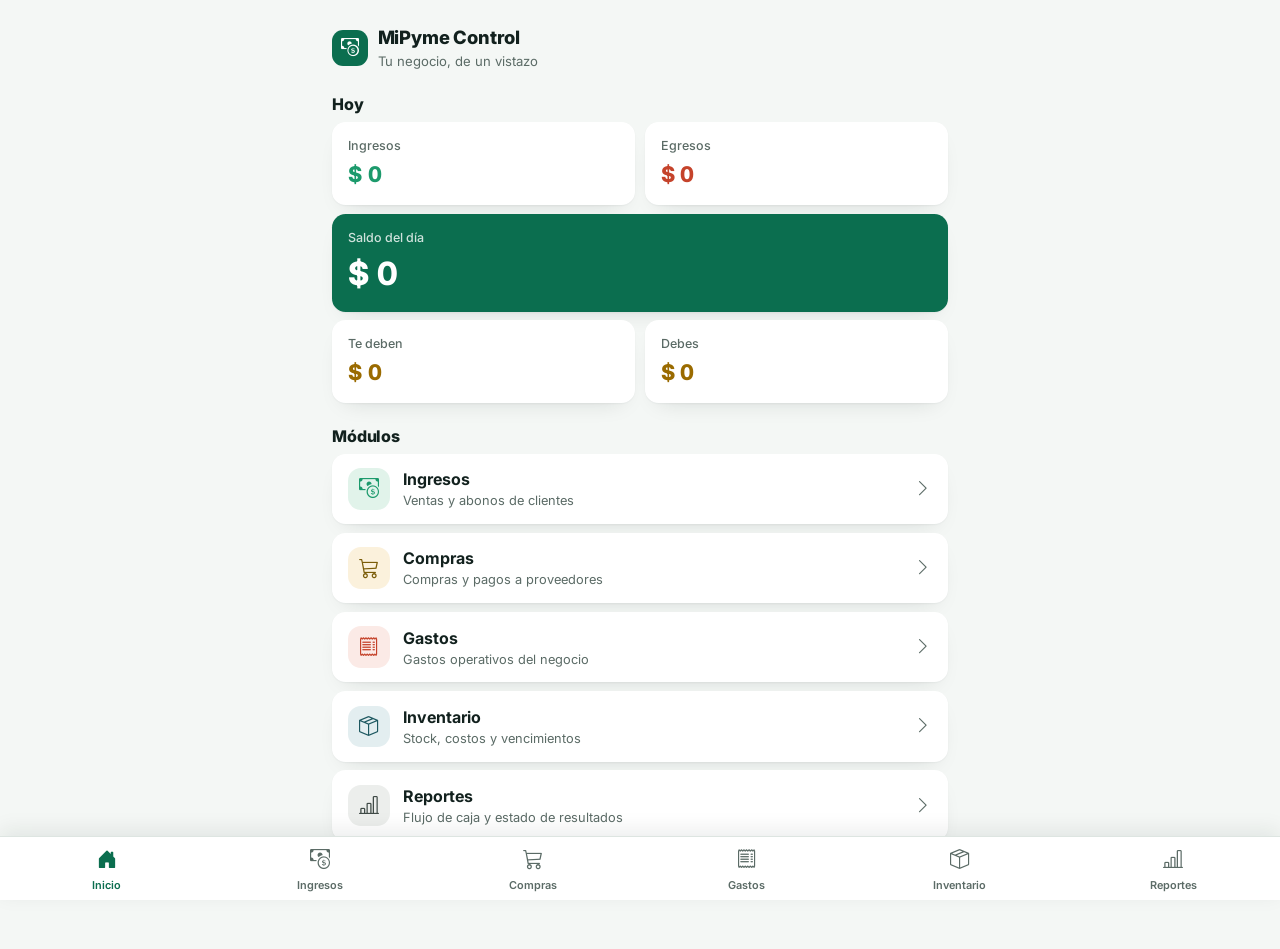
==== index.html @ 516a9e3a "feat: :tada: crear app MiPyme Control (ingresos, compras, gastos, inventario y reportes)" ====
<!DOCTYPE html>
<html lang="es">
<head>
<meta charset="UTF-8">
<meta name="viewport" content="width=device-width, initial-scale=1">
<title>MiPyme Control</title>
<link rel="icon" href="data:image/svg+xml,%3Csvg xmlns='http://www.w3.org/2000/svg' viewBox='0 0 24 24'%3E%3Ccircle cx='12' cy='12' r='11' fill='%230B6E4F'/%3E%3Cpath d='M12 5v14M15.5 8.5c0-1.5-1.5-2-3-2s-3 .8-3 2c0 3 6 1.5 6 4.5 0 1.5-1.5 2.3-3 2.3s-3-.7-3-2.3' stroke='white' stroke-width='1.6' fill='none' stroke-linecap='round'/%3E%3C/svg%3E">
<link rel="preconnect" href="https://fonts.googleapis.com">
<link href="https://fonts.googleapis.com/css2?family=Inter:wght@400;500;600;700;800&display=swap" rel="stylesheet">
<link href="https://cdn.jsdelivr.net/npm/bootstrap@5.3.3/dist/css/bootstrap.min.css" rel="stylesheet">
<link href="https://cdn.jsdelivr.net/npm/bootstrap-icons@1.11.3/font/bootstrap-icons.min.css" rel="stylesheet">
<link href="css/styles.css" rel="stylesheet">
</head>
<body data-pagina="index">
<main class="container py-4 fade-in-up">

  <div class="brand-lockup mb-4">
    <div class="brand-mark"><i class="bi bi-cash-coin"></i></div>
    <div>
      <div class="fw-brand" style="font-size:1.15rem">MiPyme Control</div>
      <div class="text-secondary-app" style="font-size:.82rem">Tu negocio, de un vistazo</div>
    </div>
  </div>

  <h2 class="h6 fw-brand mb-2">Hoy</h2>
  <div class="summary-grid mb-2">
    <div class="summary-tile">
      <span class="summary-tile-label">Ingresos</span>
      <span class="summary-tile-value amount-positive" id="sumIngresos">—</span>
    </div>
    <div class="summary-tile">
      <span class="summary-tile-label">Egresos</span>
      <span class="summary-tile-value amount-negative" id="sumEgresos">—</span>
    </div>
    <div class="summary-tile is-total">
      <span class="summary-tile-label">Saldo del día</span>
      <span class="summary-tile-value" id="sumSaldo">—</span>
    </div>
  </div>

  <div class="summary-grid mb-4">
    <div class="summary-tile">
      <span class="summary-tile-label">Te deben</span>
      <span class="summary-tile-value amount-pending" id="sumTeDeben">—</span>
    </div>
    <div class="summary-tile">
      <span class="summary-tile-label">Debes</span>
      <span class="summary-tile-value amount-pending" id="sumDebes">—</span>
    </div>
  </div>

  <div class="alert-section mb-4">
    <h2 class="h6 fw-brand mb-2">Alertas</h2>
    <div class="alert-list" id="listaAlertas"></div>
  </div>

  <h2 class="h6 fw-brand mb-2">Módulos</h2>
  <div class="module-list">
    <a href="ingresos.html" class="module-item">
      <div class="module-item-icon bg-success-subtle text-success"><i class="bi bi-cash-coin"></i></div>
      <div class="module-item-text">
        <div class="module-item-title">Ingresos</div>
        <div class="module-item-hint">Ventas y abonos de clientes</div>
      </div>
      <i class="bi bi-chevron-right module-item-chevron"></i>
    </a>
    <a href="compras.html" class="module-item">
      <div class="module-item-icon bg-warning-subtle text-warning-emphasis"><i class="bi bi-cart3"></i></div>
      <div class="module-item-text">
        <div class="module-item-title">Compras</div>
        <div class="module-item-hint">Compras y pagos a proveedores</div>
      </div>
      <i class="bi bi-chevron-right module-item-chevron"></i>
    </a>
    <a href="gastos.html" class="module-item">
      <div class="module-item-icon bg-danger-subtle text-danger"><i class="bi bi-receipt"></i></div>
      <div class="module-item-text">
        <div class="module-item-title">Gastos</div>
        <div class="module-item-hint">Gastos operativos del negocio</div>
      </div>
      <i class="bi bi-chevron-right module-item-chevron"></i>
    </a>
    <a href="inventario.html" class="module-item">
      <div class="module-item-icon bg-info-subtle text-info-emphasis"><i class="bi bi-box-seam"></i></div>
      <div class="module-item-text">
        <div class="module-item-title">Inventario</div>
        <div class="module-item-hint">Stock, costos y vencimientos</div>
      </div>
      <i class="bi bi-chevron-right module-item-chevron"></i>
    </a>
    <a href="reportes.html" class="module-item">
      <div class="module-item-icon bg-secondary-subtle text-secondary-emphasis"><i class="bi bi-bar-chart-line"></i></div>
      <div class="module-item-text">
        <div class="module-item-title">Reportes</div>
        <div class="module-item-hint">Flujo de caja y estado de resultados</div>
      </div>
      <i class="bi bi-chevron-right module-item-chevron"></i>
    </a>
  </div>

</main>
<script src="https://cdn.jsdelivr.net/npm/bootstrap@5.3.3/dist/js/bootstrap.bundle.min.js"></script>
<script src="js/storage.js"></script>
<script src="js/utils.js"></script>
<script src="js/ui.js"></script>
<script src="js/dashboard.js"></script>
</body>
</html>
---- css/styles.css ----
/* =========================================================
   MiPyme Control — Sistema de diseño
   Tokens + retint de Bootstrap (mismos componentes, paleta propia)
   ========================================================= */
:root{
  /* ---- paleta ---- */
  --color-ink: #12211E;
  --color-bg: #F4F7F5;
  --color-surface: #FFFFFF;
  --color-border: #DDE5E1;
  --color-text-secondary: #5B6B66;

  --color-brand: #0B6E4F;
  --color-brand-dark: #084F39;
  --color-positive: #1C9A6C;
  --color-negative: #C5432B;
  --color-pending: #9A6B00;

  --shadow-card: 0 1px 2px rgba(18,33,30,.05), 0 10px 24px -14px rgba(18,33,30,.18);
  --shadow-card-lg: 0 4px 8px rgba(18,33,30,.06), 0 20px 40px -20px rgba(18,33,30,.25);

  /* ---- retint de Bootstrap: mismos componentes (btn, badge, tabs, subtle-bg), paleta propia ---- */
  --bs-body-font-family: 'Inter', system-ui, sans-serif;
  --bs-body-bg: var(--color-bg);
  --bs-body-color: var(--color-ink);
  --bs-border-radius: .85rem;
  --bs-border-radius-sm: .6rem;
  --bs-border-radius-lg: 1.1rem;

  --bs-primary: var(--color-brand);
  --bs-primary-rgb: 11,110,79;
  --bs-primary-text-emphasis: var(--color-brand-dark);
  --bs-primary-bg-subtle: #E1F3EA;
  --bs-primary-border-subtle: #B9E3CC;
  --bs-link-color: var(--color-brand);
  --bs-link-hover-color: var(--color-brand-dark);

  --bs-success: var(--color-positive);
  --bs-success-rgb: 28,154,108;
  --bs-success-text-emphasis: var(--color-brand-dark);
  --bs-success-bg-subtle: #E1F3EA;
  --bs-success-border-subtle: #B9E3CC;

  --bs-danger: var(--color-negative);
  --bs-danger-rgb: 197,67,43;
  --bs-danger-text-emphasis: #8F3220;
  --bs-danger-bg-subtle: #FBEAE6;
  --bs-danger-border-subtle: #F0C4B8;

  --bs-warning: #C7920B;
  --bs-warning-rgb: 199,146,11;
  --bs-warning-text-emphasis: #7A5C08;
  --bs-warning-bg-subtle: #FBF1DC;
  --bs-warning-border-subtle: #F0DBA0;

  --bs-info: #2A7F8C;
  --bs-info-rgb: 42,127,140;
  --bs-info-text-emphasis: #1D5860;
  --bs-info-bg-subtle: #E3EEF0;
  --bs-info-border-subtle: #BBD8DC;

  --bs-secondary: #55645F;
  --bs-secondary-rgb: 85,100,95;
  --bs-secondary-text-emphasis: #3F4A46;
  --bs-secondary-bg-subtle: #ECEEEC;
  --bs-secondary-border-subtle: #D6DAD7;
}

*:focus-visible{ outline: 2px solid var(--color-brand); outline-offset: 2px; }

body{ background: var(--bs-body-bg); padding-bottom: 84px; }

.fw-brand{ font-family:'Inter', sans-serif; font-weight:800; letter-spacing:-.01em; }

main.app-main, main.container{ max-width: 640px; }

.text-secondary-app{ color: var(--color-text-secondary); }

/* números de dinero: tabular para que alineen en columna, nunca texto plano */
.amount, .table-cards td, td.text-end, th.text-end{ font-variant-numeric: tabular-nums; }
.amount{ font-weight:700; font-variant-numeric: tabular-nums; }
.amount-lg{ font-weight:800; font-size:1.9rem; letter-spacing:-.02em; font-variant-numeric: tabular-nums; }
.amount-positive{ color: var(--color-positive); }
.amount-negative{ color: var(--color-negative); }
.amount-pending{ color: var(--color-pending); }
.amount-neutral{ color: var(--color-ink); }

/* ---- entrada de página ---- */
@keyframes fadeInUp{ from{opacity:0; transform:translateY(8px);} to{opacity:1; transform:translateY(0);} }
.fade-in-up{ animation: fadeInUp .3s ease-out both; }

/* =========================================================
   Encabezado de página (reemplaza el navbar superior)
   ========================================================= */
.app-header{
  display:flex; align-items:center; gap:.75rem;
  padding: 1rem 1rem .25rem;
  max-width: 640px; margin: 0 auto;
}
.app-header-back{
  display:flex; align-items:center; justify-content:center;
  width:2.25rem; height:2.25rem; border-radius:50%;
  color: var(--color-ink); background: var(--color-surface);
  box-shadow: var(--shadow-card); flex-shrink:0; font-size:1.1rem;
  text-decoration:none; transition: transform .1s ease;
}
.app-header-back:active{ transform: scale(.92); }
.app-header-icon{
  width:2.5rem; height:2.5rem; border-radius: 14px;
  display:flex; align-items:center; justify-content:center; font-size:1.2rem; flex-shrink:0;
}
.app-header-title{ font-family:'Inter',sans-serif; font-weight:800; font-size:1.25rem; margin:0; letter-spacing:-.01em; }
.app-header-subtitle{ margin:0; font-size:.85rem; color: var(--color-text-secondary); }

/* ---- home ---- */
.brand-lockup{ display:flex; align-items:center; gap:.6rem; }
.brand-mark{
  width:2.25rem; height:2.25rem; border-radius:11px; background: var(--color-brand);
  display:flex; align-items:center; justify-content:center; color:#fff; font-size:1.1rem; flex-shrink:0;
}

/* =========================================================
   Cards / superficies
   ========================================================= */
.card-surface{
  background: var(--color-surface); border-radius: var(--bs-border-radius-lg);
  box-shadow: var(--shadow-card); border: 1px solid var(--color-border);
}

/* tarjetas resumen del dashboard */
.summary-grid{ display:grid; grid-template-columns: 1fr 1fr; gap:.6rem; }
.summary-tile{
  background: var(--color-surface); border-radius: var(--bs-border-radius);
  box-shadow: var(--shadow-card); padding: .9rem 1rem;
  display:flex; flex-direction:column; gap:.15rem;
}
.summary-tile-label{ font-size:.78rem; color: var(--color-text-secondary); font-weight:500; }
.summary-tile-value{ font-size:1.35rem; font-weight:800; font-variant-numeric: tabular-nums; letter-spacing:-.01em; }
.summary-tile.is-total{ grid-column: 1 / -1; background: var(--color-brand); color:#fff; }
.summary-tile.is-total .summary-tile-label{ color: rgba(255,255,255,.8); }
.summary-tile.is-total .summary-tile-value{ font-size:2rem; }

/* menu de modulos en home */
.module-list{ display:flex; flex-direction:column; gap:.55rem; }
.module-item{
  display:flex; align-items:center; gap:.85rem; padding: .85rem 1rem;
  background: var(--color-surface); border-radius: var(--bs-border-radius);
  box-shadow: var(--shadow-card); text-decoration:none; color: var(--color-ink);
  transition: transform .12s ease, box-shadow .12s ease;
}
.module-item:hover{ transform: translateY(-2px); box-shadow: var(--shadow-card-lg); color: var(--color-ink); }
.module-item:active{ transform: scale(.98); }
.module-item-icon{
  width:2.6rem; height:2.6rem; border-radius:13px; display:flex; align-items:center; justify-content:center;
  font-size:1.25rem; flex-shrink:0;
}
.module-item-text{ flex:1; min-width:0; }
.module-item-title{ font-weight:700; font-size:1rem; }
.module-item-hint{ font-size:.8rem; color: var(--color-text-secondary); }
.module-item-chevron{ color: var(--color-text-secondary); font-size:1.1rem; flex-shrink:0; }

/* ---- alertas del dashboard ---- */
.alert-list{ display:flex; flex-direction:column; gap:.5rem; }
.alert-row{
  display:flex; align-items:center; gap:.65rem; padding:.7rem .9rem;
  background: var(--bs-danger-bg-subtle); border:1px solid var(--bs-danger-border-subtle);
  border-radius: var(--bs-border-radius); font-size:.88rem;
  color: var(--color-ink); text-decoration:none; font-weight:500;
}
.alert-row i{ color: var(--color-negative); font-size:1.1rem; flex-shrink:0; }
.alert-row.is-warning{ background: var(--bs-warning-bg-subtle); border-color: var(--bs-warning-border-subtle); }
.alert-row.is-warning i{ color:#7A5C08; }

/* =========================================================
   Tabs (segmented control en vez de nav-tabs clásico)
   ========================================================= */
.nav-tabs{
  border-bottom:0; gap:.35rem; background: var(--color-surface);
  padding:.3rem; border-radius: var(--bs-border-radius); box-shadow: var(--shadow-card);
  flex-wrap: nowrap; overflow-x:auto;
}
.nav-tabs .nav-link{
  border:0; border-radius: .55rem; color: var(--color-text-secondary); font-weight:600; font-size:.85rem;
  padding:.45rem .8rem; white-space:nowrap;
}
.nav-tabs .nav-link.active{ background: var(--color-brand); color:#fff; }
.tab-content{ border:0 !important; background:transparent !important; box-shadow:none !important; padding: 1rem 0 0 !important; }

/* =========================================================
   Botones
   ========================================================= */
.btn{ transition: transform .1s ease; font-weight:600; border-radius: var(--bs-border-radius-sm); }
.btn:hover{ transform: translateY(-1px); }
.btn:active{ transform: scale(.97); }
.btn-lg{ border-radius: var(--bs-border-radius); }

/* Bootstrap compila .btn-* con hex fijos (no var()) -> se redefinen aquí para heredar la paleta */
.btn-primary{ --bs-btn-bg:var(--color-brand); --bs-btn-border-color:var(--color-brand); --bs-btn-hover-bg:var(--color-brand-dark); --bs-btn-hover-border-color:var(--color-brand-dark); --bs-btn-active-bg:var(--color-brand-dark); --bs-btn-active-border-color:var(--color-brand-dark); --bs-btn-disabled-bg:var(--color-brand); --bs-btn-disabled-border-color:var(--color-brand); }
.btn-success{ --bs-btn-bg:var(--color-positive); --bs-btn-border-color:var(--color-positive); --bs-btn-hover-bg:#157a55; --bs-btn-hover-border-color:#157a55; --bs-btn-active-bg:#12684a; --bs-btn-active-border-color:#12684a; --bs-btn-disabled-bg:var(--color-positive); --bs-btn-disabled-border-color:var(--color-positive); }
.btn-danger{ --bs-btn-bg:var(--color-negative); --bs-btn-border-color:var(--color-negative); --bs-btn-hover-bg:#a8381f; --bs-btn-hover-border-color:#a8381f; --bs-btn-active-bg:#8f2f1a; --bs-btn-active-border-color:#8f2f1a; --bs-btn-disabled-bg:var(--color-negative); --bs-btn-disabled-border-color:var(--color-negative); }
.btn-warning{ --bs-btn-bg:#C7920B; --bs-btn-border-color:#C7920B; --bs-btn-color:#12211E; --bs-btn-hover-bg:#A97C09; --bs-btn-hover-border-color:#A97C09; --bs-btn-hover-color:#12211E; --bs-btn-active-bg:#8F6A08; --bs-btn-active-border-color:#8F6A08; --bs-btn-active-color:#12211E; --bs-btn-disabled-bg:#C7920B; --bs-btn-disabled-border-color:#C7920B; }
.btn-info{ --bs-btn-bg:#2A7F8C; --bs-btn-border-color:#2A7F8C; --bs-btn-color:#fff; --bs-btn-hover-bg:#20636E; --bs-btn-hover-border-color:#20636E; --bs-btn-hover-color:#fff; --bs-btn-active-bg:#1B535C; --bs-btn-active-border-color:#1B535C; --bs-btn-active-color:#fff; --bs-btn-disabled-bg:#2A7F8C; --bs-btn-disabled-border-color:#2A7F8C; }
.btn-secondary{ --bs-btn-bg:#55645F; --bs-btn-border-color:#55645F; --bs-btn-hover-bg:#414D49; --bs-btn-hover-border-color:#414D49; --bs-btn-active-bg:#333D3A; --bs-btn-active-border-color:#333D3A; --bs-btn-disabled-bg:#55645F; --bs-btn-disabled-border-color:#55645F; }
.btn-outline-primary{ --bs-btn-color:var(--color-brand); --bs-btn-border-color:var(--color-brand); --bs-btn-hover-bg:var(--color-brand); --bs-btn-hover-border-color:var(--color-brand); --bs-btn-active-bg:var(--color-brand); --bs-btn-active-border-color:var(--color-brand); }
.btn-outline-danger{ --bs-btn-color:var(--color-negative); --bs-btn-border-color:var(--color-negative); --bs-btn-hover-bg:var(--color-negative); --bs-btn-hover-border-color:var(--color-negative); --bs-btn-active-bg:var(--color-negative); --bs-btn-active-border-color:var(--color-negative); }

/* =========================================================
   Badges de alerta pulsantes
   ========================================================= */
@keyframes pulseAlerta{ 0%,100%{opacity:1;} 50%{opacity:.6;} }
.badge-alerta{ animation: pulseAlerta 1.5s ease-in-out infinite; }

/* ---- boton de voz "escuchando" / "procesado" ---- */
.btn-voz{ position:relative; }
.btn-voz.escuchando::after{
  content:''; position:absolute; inset:-4px; border-radius:50%;
  border:2px solid var(--color-negative); animation: ondaVoz 1.2s ease-out infinite;
}
@keyframes ondaVoz{ 0%{ transform:scale(.8); opacity:1; } 100%{ transform:scale(1.6); opacity:0; } }
.voice-status{ display:flex; align-items:center; gap:.4rem; font-size:.85rem; margin-top:.4rem; }
.voice-status.is-listening{ color: var(--color-negative); }
.voice-status.is-processed{
  color: var(--color-brand-dark); background: var(--bs-success-bg-subtle);
  border-radius: var(--bs-border-radius-sm); padding:.4rem .6rem; display:inline-flex;
}
.voice-status.is-processed i{ color: var(--color-positive); }

/* =========================================================
   Tablas -> listas de tarjetas en mobile
   ========================================================= */
.table-cards thead{ }
.table-cards tbody tr{ }

@media (max-width: 575.98px){
  .table-cards thead{ display:none; }
  .table-cards, .table-cards tbody, .table-cards tr, .table-cards td{ display:block; width:100%; }
  .table-cards{ border-collapse: separate; border-spacing: 0 .55rem; }
  .table-cards tr{
    background: var(--color-surface); border-radius: var(--bs-border-radius);
    box-shadow: var(--shadow-card); padding:.65rem .9rem; margin-bottom:.55rem;
  }
  .table-cards tr.fila-vacia{ box-shadow:none; background:transparent; padding:1.5rem 0; }
  .table-cards td{
    display:flex; justify-content:space-between; align-items:center; gap:.75rem;
    padding:.3rem 0; border:0 !important; text-align:right;
  }
  .table-cards td::before{
    content: attr(data-label); font-size:.78rem; color: var(--color-text-secondary);
    font-weight:500; text-align:left;
  }
  .table-cards td:empty, .table-cards td[data-label=""]{ display:none; }
  .table-cards td.td-titulo{
    font-weight:700; font-size:1rem; padding-top:0; justify-content:flex-start;
  }
  .table-cards td.td-titulo::before{ display:none; }
}

/* ---- estados vacios ---- */
.estado-vacio{ color: var(--color-text-secondary); padding: 2rem 1rem; text-align:center; }
.estado-vacio i{ font-size:1.8rem; display:block; margin-bottom:.4rem; opacity:.6; }

/* =========================================================
   Bottom nav
   ========================================================= */
.bottom-nav{
  position: fixed; left:0; right:0; bottom:0; z-index:1030;
  display:flex; background: var(--color-surface);
  border-top: 1px solid var(--color-border);
  box-shadow: 0 -6px 20px rgba(18,33,30,.08);
  padding-bottom: env(safe-area-inset-bottom, 0);
}
.bottom-nav-item{
  flex:1; display:flex; flex-direction:column; align-items:center; justify-content:center;
  gap:.15rem; padding:.5rem 0 .4rem; color: var(--color-text-secondary);
  text-decoration:none; font-size:.68rem; font-weight:600; min-height:56px;
}
.bottom-nav-item i{ font-size:1.25rem; }
.bottom-nav-item.is-active{ color: var(--color-brand); }

@media (prefers-reduced-motion: reduce){
  .fade-in-up, .badge-alerta, .btn-voz.escuchando::after, .module-item, .btn{ animation:none !important; transition:none !important; }
}
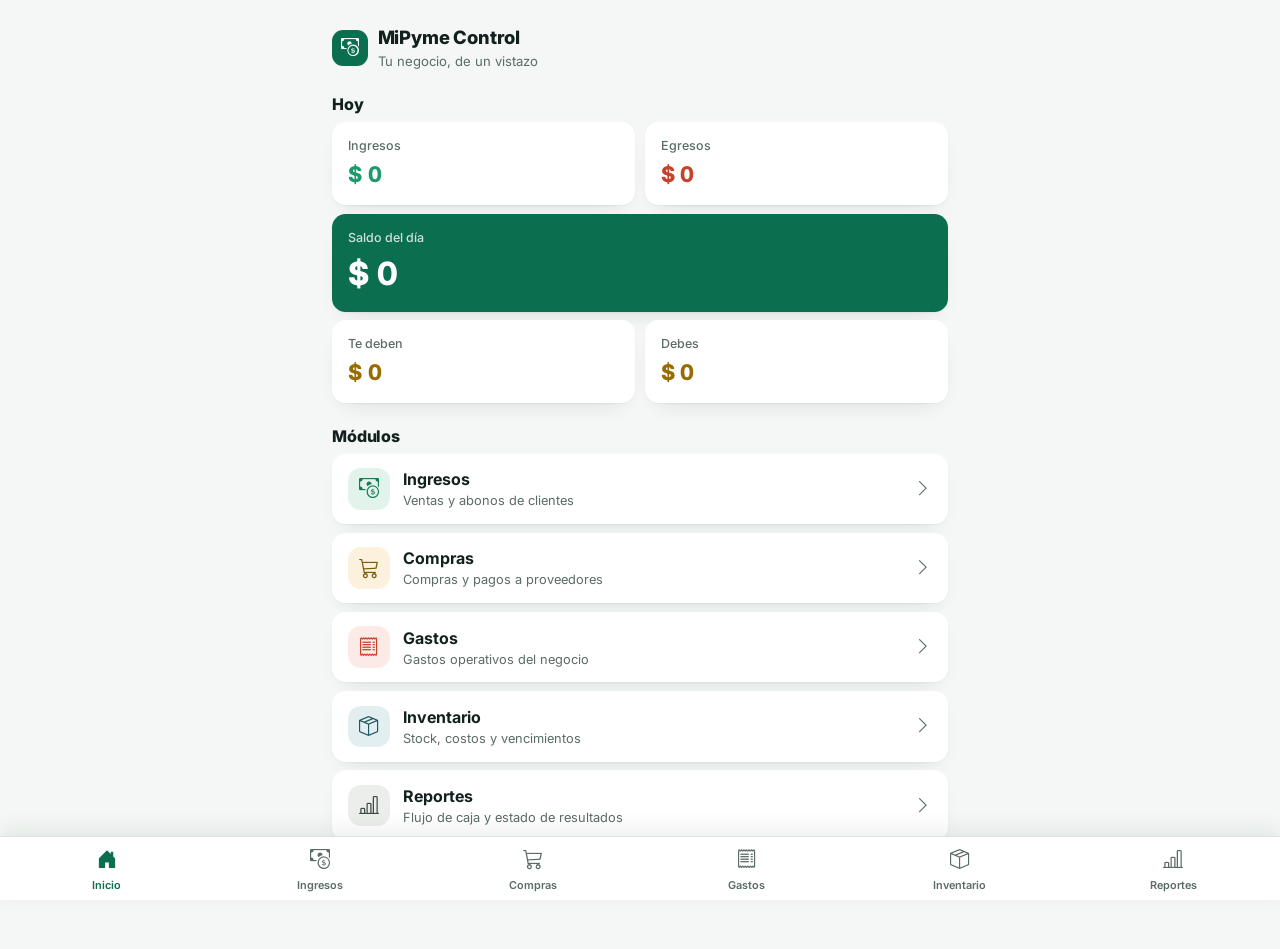
==== commit 82f9bba4: "refactor: :recycle: Refactorizar modelo de costos/inventario y corregir bugs de UX" ====
--- a/index.html
+++ b/index.html
@@ -26,26 +26,26 @@
   <div class="summary-grid mb-2">
     <div class="summary-tile">
       <span class="summary-tile-label">Ingresos</span>
-      <span class="summary-tile-value amount-positive" id="sumIngresos">—</span>
+      <span class="summary-tile-value amount-positive" id="sumIngresos">-</span>
     </div>
     <div class="summary-tile">
       <span class="summary-tile-label">Egresos</span>
-      <span class="summary-tile-value amount-negative" id="sumEgresos">—</span>
+      <span class="summary-tile-value amount-negative" id="sumEgresos">-</span>
     </div>
     <div class="summary-tile is-total">
       <span class="summary-tile-label">Saldo del día</span>
-      <span class="summary-tile-value" id="sumSaldo">—</span>
+      <span class="summary-tile-value" id="sumSaldo">-</span>
     </div>
   </div>
 
   <div class="summary-grid mb-4">
     <div class="summary-tile">
       <span class="summary-tile-label">Te deben</span>
-      <span class="summary-tile-value amount-pending" id="sumTeDeben">—</span>
+      <span class="summary-tile-value amount-pending" id="sumTeDeben">-</span>
     </div>
     <div class="summary-tile">
       <span class="summary-tile-label">Debes</span>
-      <span class="summary-tile-value amount-pending" id="sumDebes">—</span>
+      <span class="summary-tile-value amount-pending" id="sumDebes">-</span>
     </div>
   </div>
 
--- a/css/styles.css
+++ b/css/styles.css
@@ -1,5 +1,5 @@
 /* =========================================================
-   MiPyme Control — Sistema de diseño
+   MiPyme Control - Sistema de diseño
    Tokens + retint de Bootstrap (mismos componentes, paleta propia)
    ========================================================= */
 :root{
@@ -35,8 +35,11 @@
   --bs-link-color: var(--color-brand);
   --bs-link-hover-color: var(--color-brand-dark);
 
-  --bs-success: var(--color-positive);
-  --bs-success-rgb: 28,154,108;
+  /* --bs-success / --bs-warning son para componentes SOLIDOS (botones, badges, toasts) y deben
+     soportar texto blanco a >=4.5:1; por eso son mas oscuros que --color-positive (texto sobre blanco)
+     y que los tokens -bg-subtle/-text-emphasis (fondos claros de iconos), que no cambian. */
+  --bs-success: #157A55;
+  --bs-success-rgb: 21,122,85;
   --bs-success-text-emphasis: var(--color-brand-dark);
   --bs-success-bg-subtle: #E1F3EA;
   --bs-success-border-subtle: #B9E3CC;
@@ -47,8 +50,8 @@
   --bs-danger-bg-subtle: #FBEAE6;
   --bs-danger-border-subtle: #F0C4B8;
 
-  --bs-warning: #C7920B;
-  --bs-warning-rgb: 199,146,11;
+  --bs-warning: #8A5E00;
+  --bs-warning-rgb: 138,94,0;
   --bs-warning-text-emphasis: #7A5C08;
   --bs-warning-bg-subtle: #FBF1DC;
   --bs-warning-border-subtle: #F0DBA0;
@@ -139,6 +142,9 @@
 .summary-tile.is-total{ grid-column: 1 / -1; background: var(--color-brand); color:#fff; }
 .summary-tile.is-total .summary-tile-label{ color: rgba(255,255,255,.8); }
 .summary-tile.is-total .summary-tile-value{ font-size:2rem; }
+/* Saldo negativo: se cambia el fondo (no el color del texto, que sigue blanco) para mantener buen
+   contraste siempre - un texto "warning" sobre el verde de marca casi no se distinguía. */
+.summary-tile.is-total.is-negative{ background: #8F2F1A; }
 
 /* menu de modulos en home */
 .module-list{ display:flex; flex-direction:column; gap:.55rem; }
@@ -194,15 +200,24 @@
 .btn:active{ transform: scale(.97); }
 .btn-lg{ border-radius: var(--bs-border-radius); }
 
-/* Bootstrap compila .btn-* con hex fijos (no var()) -> se redefinen aquí para heredar la paleta */
+/* Bootstrap compila .btn-* con hex fijos (no var()) -> se redefinen aquí para heredar la paleta.
+   Un solo token de texto para los 6 botones sólidos: siempre blanco (ver nota en :root sobre
+   por qué --bs-success/--bs-warning son más oscuros que su versión "texto sobre blanco"). */
+.btn-primary, .btn-success, .btn-danger, .btn-warning, .btn-info, .btn-secondary{
+  --bs-btn-color:#fff; --bs-btn-hover-color:#fff; --bs-btn-active-color:#fff; --bs-btn-disabled-color:#fff;
+}
 .btn-primary{ --bs-btn-bg:var(--color-brand); --bs-btn-border-color:var(--color-brand); --bs-btn-hover-bg:var(--color-brand-dark); --bs-btn-hover-border-color:var(--color-brand-dark); --bs-btn-active-bg:var(--color-brand-dark); --bs-btn-active-border-color:var(--color-brand-dark); --bs-btn-disabled-bg:var(--color-brand); --bs-btn-disabled-border-color:var(--color-brand); }
-.btn-success{ --bs-btn-bg:var(--color-positive); --bs-btn-border-color:var(--color-positive); --bs-btn-hover-bg:#157a55; --bs-btn-hover-border-color:#157a55; --bs-btn-active-bg:#12684a; --bs-btn-active-border-color:#12684a; --bs-btn-disabled-bg:var(--color-positive); --bs-btn-disabled-border-color:var(--color-positive); }
+.btn-success{ --bs-btn-bg:var(--bs-success); --bs-btn-border-color:var(--bs-success); --bs-btn-hover-bg:#12684a; --bs-btn-hover-border-color:#12684a; --bs-btn-active-bg:#0f573f; --bs-btn-active-border-color:#0f573f; --bs-btn-disabled-bg:var(--bs-success); --bs-btn-disabled-border-color:var(--bs-success); }
 .btn-danger{ --bs-btn-bg:var(--color-negative); --bs-btn-border-color:var(--color-negative); --bs-btn-hover-bg:#a8381f; --bs-btn-hover-border-color:#a8381f; --bs-btn-active-bg:#8f2f1a; --bs-btn-active-border-color:#8f2f1a; --bs-btn-disabled-bg:var(--color-negative); --bs-btn-disabled-border-color:var(--color-negative); }
-.btn-warning{ --bs-btn-bg:#C7920B; --bs-btn-border-color:#C7920B; --bs-btn-color:#12211E; --bs-btn-hover-bg:#A97C09; --bs-btn-hover-border-color:#A97C09; --bs-btn-hover-color:#12211E; --bs-btn-active-bg:#8F6A08; --bs-btn-active-border-color:#8F6A08; --bs-btn-active-color:#12211E; --bs-btn-disabled-bg:#C7920B; --bs-btn-disabled-border-color:#C7920B; }
-.btn-info{ --bs-btn-bg:#2A7F8C; --bs-btn-border-color:#2A7F8C; --bs-btn-color:#fff; --bs-btn-hover-bg:#20636E; --bs-btn-hover-border-color:#20636E; --bs-btn-hover-color:#fff; --bs-btn-active-bg:#1B535C; --bs-btn-active-border-color:#1B535C; --bs-btn-active-color:#fff; --bs-btn-disabled-bg:#2A7F8C; --bs-btn-disabled-border-color:#2A7F8C; }
+.btn-warning{ --bs-btn-bg:var(--bs-warning); --bs-btn-border-color:var(--bs-warning); --bs-btn-hover-bg:#6E4A00; --bs-btn-hover-border-color:#6E4A00; --bs-btn-active-bg:#5C3D00; --bs-btn-active-border-color:#5C3D00; --bs-btn-disabled-bg:var(--bs-warning); --bs-btn-disabled-border-color:var(--bs-warning); }
+.btn-info{ --bs-btn-bg:#2A7F8C; --bs-btn-border-color:#2A7F8C; --bs-btn-hover-bg:#20636E; --bs-btn-hover-border-color:#20636E; --bs-btn-active-bg:#1B535C; --bs-btn-active-border-color:#1B535C; --bs-btn-disabled-bg:#2A7F8C; --bs-btn-disabled-border-color:#2A7F8C; }
 .btn-secondary{ --bs-btn-bg:#55645F; --bs-btn-border-color:#55645F; --bs-btn-hover-bg:#414D49; --bs-btn-hover-border-color:#414D49; --bs-btn-active-bg:#333D3A; --bs-btn-active-border-color:#333D3A; --bs-btn-disabled-bg:#55645F; --bs-btn-disabled-border-color:#55645F; }
 .btn-outline-primary{ --bs-btn-color:var(--color-brand); --bs-btn-border-color:var(--color-brand); --bs-btn-hover-bg:var(--color-brand); --bs-btn-hover-border-color:var(--color-brand); --bs-btn-active-bg:var(--color-brand); --bs-btn-active-border-color:var(--color-brand); }
 .btn-outline-danger{ --bs-btn-color:var(--color-negative); --bs-btn-border-color:var(--color-negative); --bs-btn-hover-bg:var(--color-negative); --bs-btn-hover-border-color:var(--color-negative); --bs-btn-active-bg:var(--color-negative); --bs-btn-active-border-color:var(--color-negative); }
+
+/* Bootstrap fuerza texto negro en .text-bg-warning/.text-bg-info (asume colores claros);
+   con nuestra paleta esos fondos son oscuros, así que el texto debe ser blanco como los demás badges. */
+.text-bg-warning, .text-bg-info{ color:#fff !important; }
 
 /* =========================================================
    Badges de alerta pulsantes
@@ -224,6 +239,21 @@
   border-radius: var(--bs-border-radius-sm); padding:.4rem .6rem; display:inline-flex;
 }
 .voice-status.is-processed i{ color: var(--color-positive); }
+
+/* =========================================================
+   Formularios en línea (registrar abono / pago)
+   Flexbox en vez de grid col-md-*: el ancho se ajusta al campo,
+   no al breakpoint del viewport (nuestro .container va a 640px
+   incluso en desktop, así que col-md-* nunca refleja el ancho real).
+   ========================================================= */
+.form-inline{
+  display:flex; flex-wrap:wrap; gap:.85rem 1rem; align-items:flex-end;
+}
+.form-inline-field{ flex:1 1 150px; min-width:0; }
+.form-inline-field-grow{ flex:2 1 200px; }
+.form-inline-field-sm{ flex:1 1 110px; }
+.form-inline-field-btn{ flex:0 0 auto; }
+.form-inline-field-btn .btn{ white-space:nowrap; padding-left:1.25rem; padding-right:1.25rem; }
 
 /* =========================================================
    Tablas -> listas de tarjetas en mobile
